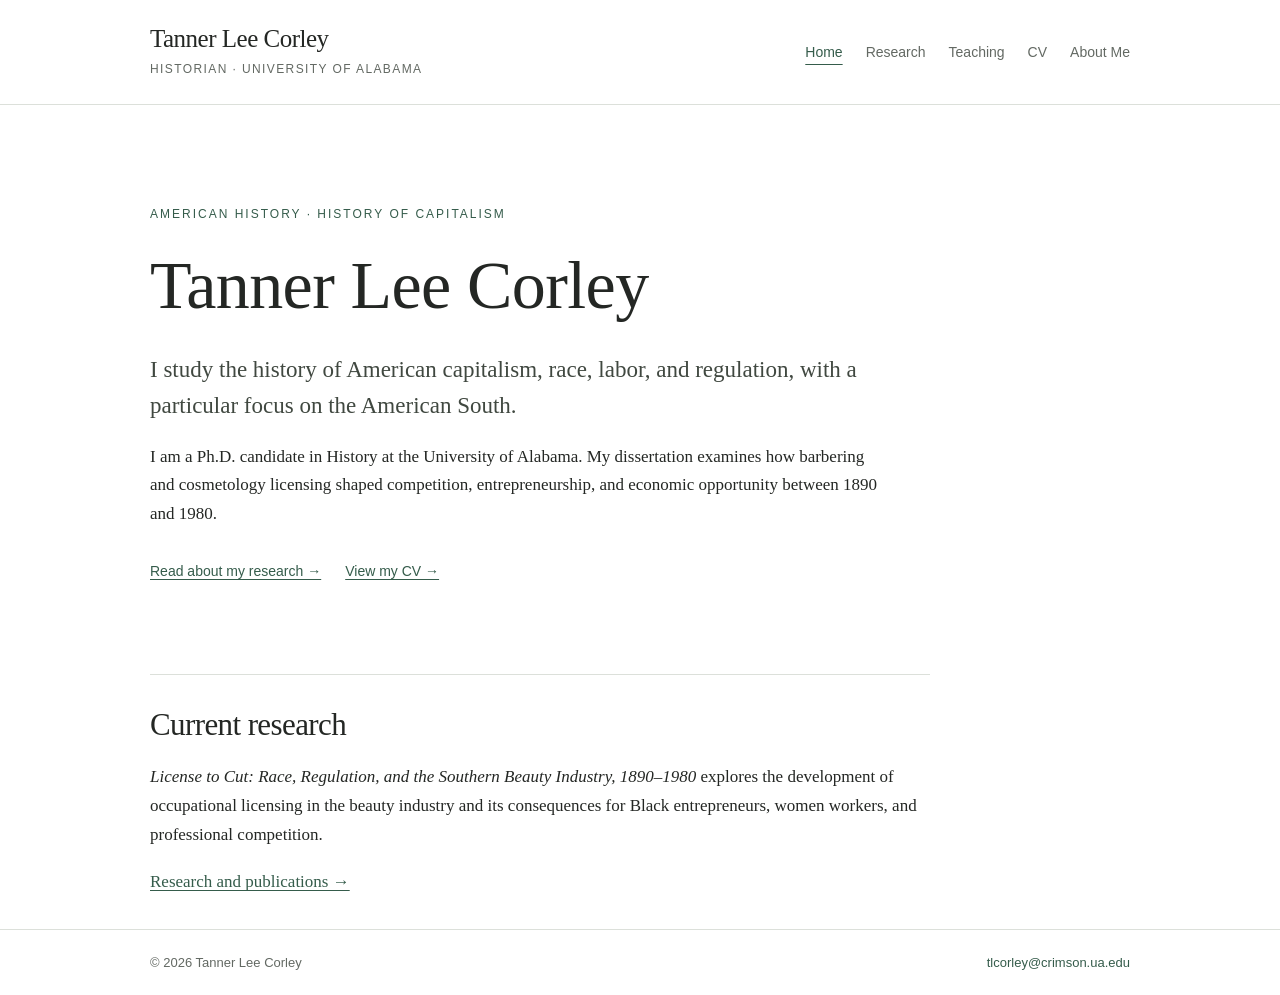
==== index.html @ 932b5888 "Add files via upload" ====
<!doctype html><html lang="en"><head><meta charset="utf-8"><meta name="viewport" content="width=device-width,initial-scale=1"><meta name="description" content="Academic homepage of historian Tanner Lee Corley."><title>Home | Tanner Lee Corley</title><link rel="stylesheet" href="styles.css"></head><body>
<header class="site-header"><div class="container header-inner"><a class="identity" href="index.html"><strong>Tanner Lee Corley</strong><small>Historian · University of Alabama</small></a><nav aria-label="Main navigation"><a href="index.html" aria-current="page">Home</a><a href="research.html" >Research</a><a href="teaching.html" >Teaching</a><a href="cv.html" >CV</a><a href="about.html" >About Me</a></nav></div></header>
<main><div class="container"><section class="hero"><p class="eyebrow">American history · History of capitalism</p><h1>Tanner Lee Corley</h1><p class="lead">I study the history of American capitalism, race, labor, and regulation, with a particular focus on the American South.</p><p class="intro">I am a Ph.D. candidate in History at the University of Alabama. My dissertation examines how barbering and cosmetology licensing shaped competition, entrepreneurship, and economic opportunity between 1890 and 1980.</p><div class="actions"><a href="research.html">Read about my research →</a><a href="assets/Tanner_Corley_CV.pdf">View my CV →</a></div></section><section class="section narrow"><h2>Current research</h2><p><em>License to Cut: Race, Regulation, and the Southern Beauty Industry, 1890–1980</em> explores the development of occupational licensing in the beauty industry and its consequences for Black entrepreneurs, women workers, and professional competition.</p><a href="research.html">Research and publications →</a></section></div></main><footer class="footer"><div class="container footer-inner"><span>© 2026 Tanner Lee Corley</span><span><a href="mailto:tlcorley@crimson.ua.edu">tlcorley@crimson.ua.edu</a></span></div></footer></body></html>
---- styles.css ----
/* Shared design: edit colors, widths and type here */
:root{--ink:#242724;--muted:#636963;--line:#dce0da;--accent:#355c4b;--paper:#fff;--soft:#f7f8f5;--width:980px}
*{box-sizing:border-box}html{scroll-behavior:smooth}body{margin:0;background:var(--paper);color:var(--ink);font:17px/1.7 Georgia,'Times New Roman',serif}a{color:var(--accent);text-underline-offset:3px}a:hover{color:#193c2b}.container{width:min(calc(100% - 48px),var(--width));margin:auto}
.site-header{border-bottom:1px solid var(--line)}.header-inner{min-height:104px;display:flex;align-items:center;justify-content:space-between;gap:24px}.identity{text-decoration:none;color:var(--ink);line-height:1.25}.identity strong{display:block;font-size:25px;font-weight:normal;letter-spacing:-.5px}.identity small{display:block;font:12px/1.8 Arial,sans-serif;letter-spacing:1.4px;text-transform:uppercase;color:var(--muted);margin-top:5px}
nav{display:flex;flex-wrap:wrap;gap:23px}nav a{font:14px/1.5 Arial,sans-serif;color:var(--muted);text-decoration:none}nav a[aria-current=page],nav a:hover{color:var(--accent);text-decoration:underline;text-underline-offset:7px}
main{min-height:65vh}.hero{padding:100px 0 95px;max-width:800px}.eyebrow{font:12px/1.5 Arial,sans-serif;text-transform:uppercase;letter-spacing:2px;color:var(--accent);margin:0 0 22px}h1,h2,h3{font-weight:normal;line-height:1.18;letter-spacing:-.6px}h1{font-size:clamp(43px,6vw,68px);margin:0 0 27px}h2{font-size:31px;margin:0 0 19px}h3{font-size:22px;margin:0 0 8px}p{margin:0 0 19px}.lead{font-size:23px;line-height:1.55;color:#404840;max-width:740px}.intro{max-width:730px}.actions{display:flex;gap:24px;flex-wrap:wrap;margin-top:34px;font:14px Arial,sans-serif}.page{padding:66px 0 90px}.page-title{margin-bottom:34px}.page-title h1{font-size:48px;margin-bottom:14px}.page-title p{max-width:700px;color:var(--muted)}.section{padding:32px 0;border-top:1px solid var(--line)}.section:first-of-type{border-top:0}.narrow{max-width:780px}.entry{display:grid;grid-template-columns:90px 1fr;gap:20px;margin:0 0 23px}.year{font:13px/1.8 Arial,sans-serif;color:var(--muted)}.entry p{margin:3px 0 0}.small{font-size:15px;color:var(--muted)}.list-plain{list-style:none;padding:0;margin:0}.list-plain li{padding:12px 0;border-bottom:1px solid var(--line)}.panel{padding:25px 28px;background:var(--soft);border-left:2px solid var(--accent);margin:28px 0}.button{display:inline-block;padding:12px 18px;border:1px solid var(--accent);text-decoration:none;font:14px Arial,sans-serif}.button:hover{background:var(--accent);color:white}.cv-frame{width:100%;height:740px;border:1px solid var(--line);margin-top:25px}.footer{border-top:1px solid var(--line);padding:25px 0;font:13px Arial,sans-serif;color:var(--muted)}.footer-inner{display:flex;justify-content:space-between;gap:16px;flex-wrap:wrap}.footer a{text-decoration:none}
@media(max-width:700px){.header-inner{align-items:flex-start;flex-direction:column;padding:20px 0;gap:17px}nav{gap:15px}.hero{padding:65px 0}.page{padding-top:45px}.entry{grid-template-columns:1fr;gap:0}.page-title h1{font-size:40px}.cv-frame{height:520px}}
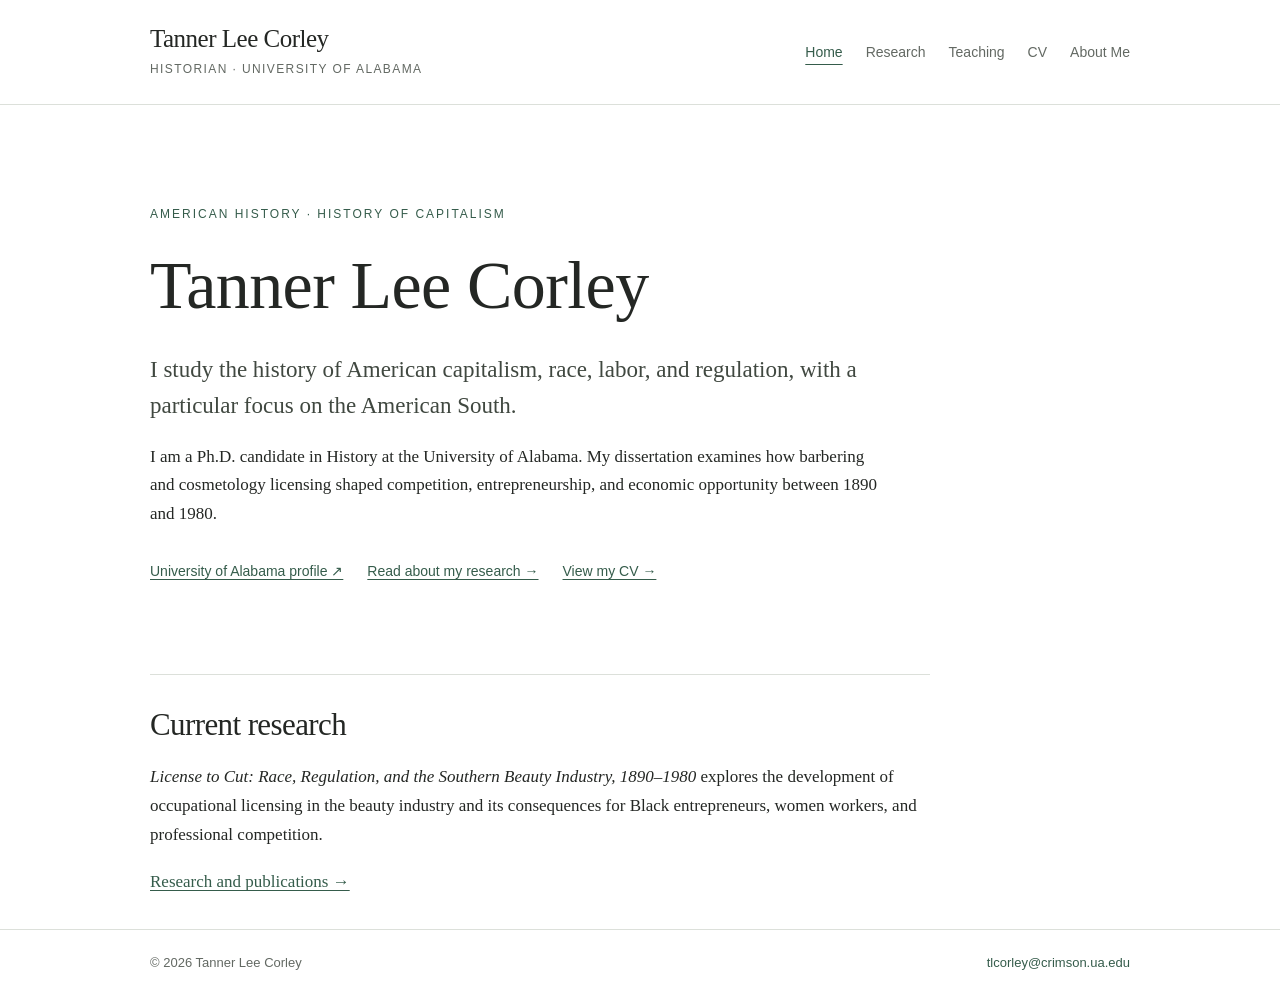
==== commit 455328cb: "Update academic website: profile, public writing, podcast and teaching details" ====
--- a/index.html
+++ b/index.html
@@ -1,3 +1,3 @@
 <!doctype html><html lang="en"><head><meta charset="utf-8"><meta name="viewport" content="width=device-width,initial-scale=1"><meta name="description" content="Academic homepage of historian Tanner Lee Corley."><title>Home | Tanner Lee Corley</title><link rel="stylesheet" href="styles.css"></head><body>
 <header class="site-header"><div class="container header-inner"><a class="identity" href="index.html"><strong>Tanner Lee Corley</strong><small>Historian · University of Alabama</small></a><nav aria-label="Main navigation"><a href="index.html" aria-current="page">Home</a><a href="research.html" >Research</a><a href="teaching.html" >Teaching</a><a href="cv.html" >CV</a><a href="about.html" >About Me</a></nav></div></header>
-<main><div class="container"><section class="hero"><p class="eyebrow">American history · History of capitalism</p><h1>Tanner Lee Corley</h1><p class="lead">I study the history of American capitalism, race, labor, and regulation, with a particular focus on the American South.</p><p class="intro">I am a Ph.D. candidate in History at the University of Alabama. My dissertation examines how barbering and cosmetology licensing shaped competition, entrepreneurship, and economic opportunity between 1890 and 1980.</p><div class="actions"><a href="research.html">Read about my research →</a><a href="assets/Tanner_Corley_CV.pdf">View my CV →</a></div></section><section class="section narrow"><h2>Current research</h2><p><em>License to Cut: Race, Regulation, and the Southern Beauty Industry, 1890–1980</em> explores the development of occupational licensing in the beauty industry and its consequences for Black entrepreneurs, women workers, and professional competition.</p><a href="research.html">Research and publications →</a></section></div></main><footer class="footer"><div class="container footer-inner"><span>© 2026 Tanner Lee Corley</span><span><a href="mailto:tlcorley@crimson.ua.edu">tlcorley@crimson.ua.edu</a></span></div></footer></body></html>+<main><div class="container"><section class="hero"><p class="eyebrow">American history · History of capitalism</p><h1>Tanner Lee Corley</h1><p class="lead">I study the history of American capitalism, race, labor, and regulation, with a particular focus on the American South.</p><p class="intro">I am a Ph.D. candidate in History at the University of Alabama. My dissertation examines how barbering and cosmetology licensing shaped competition, entrepreneurship, and economic opportunity between 1890 and 1980.</p><div class="actions"><a href="https://history.ua.edu/graduate-student/tanner-corley/" target="_blank" rel="noopener noreferrer">University of Alabama profile ↗</a><a href="research.html">Read about my research →</a><a href="cv.html">View my CV →</a></div></section><section class="section narrow"><h2>Current research</h2><p><em>License to Cut: Race, Regulation, and the Southern Beauty Industry, 1890–1980</em> explores the development of occupational licensing in the beauty industry and its consequences for Black entrepreneurs, women workers, and professional competition.</p><a href="research.html">Research and publications →</a></section></div></main><footer class="footer"><div class="container footer-inner"><span>© 2026 Tanner Lee Corley</span><span><a href="mailto:tlcorley@crimson.ua.edu">tlcorley@crimson.ua.edu</a></span></div></footer></body></html>
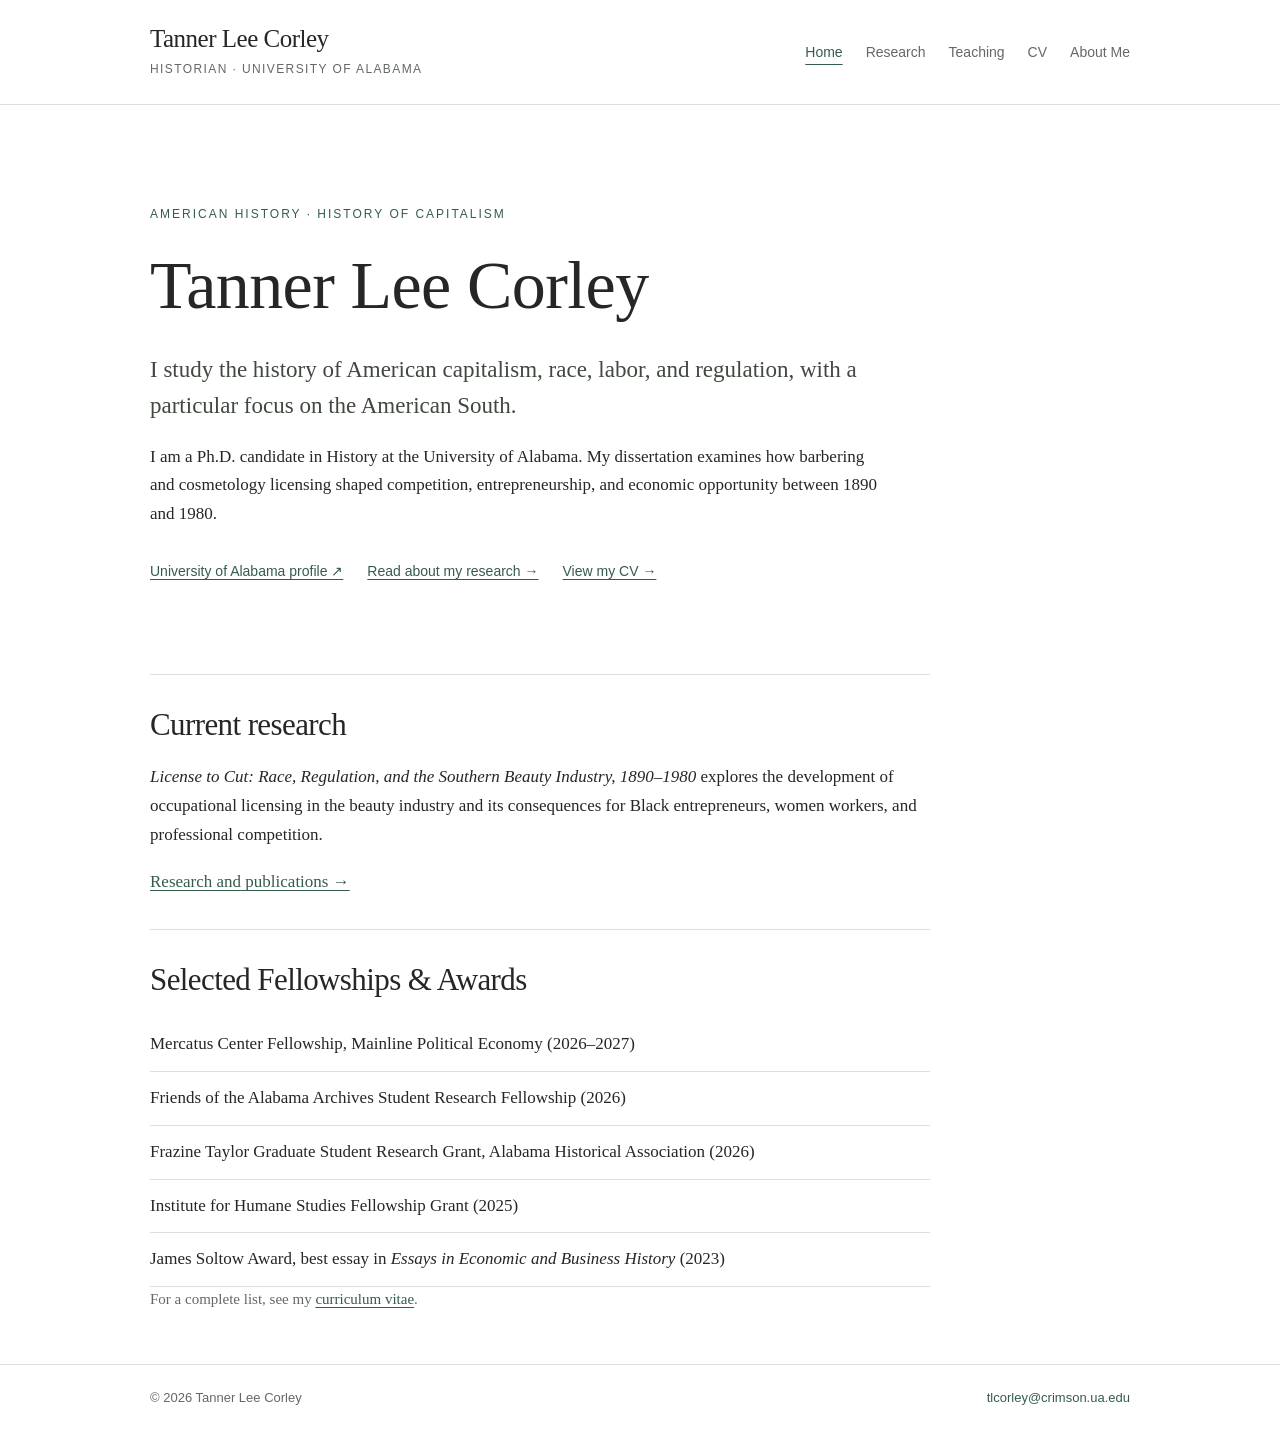
==== commit 63f754bb: "Show selected fellowships and awards on homepage" ====
--- a/index.html
+++ b/index.html
@@ -1,3 +1,3 @@
 <!doctype html><html lang="en"><head><meta charset="utf-8"><meta name="viewport" content="width=device-width,initial-scale=1"><meta name="description" content="Academic homepage of historian Tanner Lee Corley."><title>Home | Tanner Lee Corley</title><link rel="stylesheet" href="styles.css"></head><body>
 <header class="site-header"><div class="container header-inner"><a class="identity" href="index.html"><strong>Tanner Lee Corley</strong><small>Historian · University of Alabama</small></a><nav aria-label="Main navigation"><a href="index.html" aria-current="page">Home</a><a href="research.html" >Research</a><a href="teaching.html" >Teaching</a><a href="cv.html" >CV</a><a href="about.html" >About Me</a></nav></div></header>
-<main><div class="container"><section class="hero"><p class="eyebrow">American history · History of capitalism</p><h1>Tanner Lee Corley</h1><p class="lead">I study the history of American capitalism, race, labor, and regulation, with a particular focus on the American South.</p><p class="intro">I am a Ph.D. candidate in History at the University of Alabama. My dissertation examines how barbering and cosmetology licensing shaped competition, entrepreneurship, and economic opportunity between 1890 and 1980.</p><div class="actions"><a href="https://history.ua.edu/graduate-student/tanner-corley/" target="_blank" rel="noopener noreferrer">University of Alabama profile ↗</a><a href="research.html">Read about my research →</a><a href="cv.html">View my CV →</a></div></section><section class="section narrow"><h2>Current research</h2><p><em>License to Cut: Race, Regulation, and the Southern Beauty Industry, 1890–1980</em> explores the development of occupational licensing in the beauty industry and its consequences for Black entrepreneurs, women workers, and professional competition.</p><a href="research.html">Research and publications →</a></section></div></main><footer class="footer"><div class="container footer-inner"><span>© 2026 Tanner Lee Corley</span><span><a href="mailto:tlcorley@crimson.ua.edu">tlcorley@crimson.ua.edu</a></span></div></footer></body></html>+<main><div class="container"><section class="hero"><p class="eyebrow">American history · History of capitalism</p><h1>Tanner Lee Corley</h1><p class="lead">I study the history of American capitalism, race, labor, and regulation, with a particular focus on the American South.</p><p class="intro">I am a Ph.D. candidate in History at the University of Alabama. My dissertation examines how barbering and cosmetology licensing shaped competition, entrepreneurship, and economic opportunity between 1890 and 1980.</p><div class="actions"><a href="https://history.ua.edu/graduate-student/tanner-corley/" target="_blank" rel="noopener noreferrer">University of Alabama profile ↗</a><a href="research.html">Read about my research →</a><a href="cv.html">View my CV →</a></div></section><section class="section narrow"><h2>Current research</h2><p><em>License to Cut: Race, Regulation, and the Southern Beauty Industry, 1890–1980</em> explores the development of occupational licensing in the beauty industry and its consequences for Black entrepreneurs, women workers, and professional competition.</p><a href="research.html">Research and publications →</a></section><section class="section narrow"><h2>Selected Fellowships &amp; Awards</h2><ul class="list-plain"><li>Mercatus Center Fellowship, Mainline Political Economy (2026–2027)</li><li>Friends of the Alabama Archives Student Research Fellowship (2026)</li><li>Frazine Taylor Graduate Student Research Grant, Alabama Historical Association (2026)</li><li>Institute for Humane Studies Fellowship Grant (2025)</li><li>James Soltow Award, best essay in <em>Essays in Economic and Business History</em> (2023)</li></ul><p class="small">For a complete list, see my <a href="cv.html">curriculum vitae</a>.</p></section></div></main><footer class="footer"><div class="container footer-inner"><span>© 2026 Tanner Lee Corley</span><span><a href="mailto:tlcorley@crimson.ua.edu">tlcorley@crimson.ua.edu</a></span></div></footer></body></html>
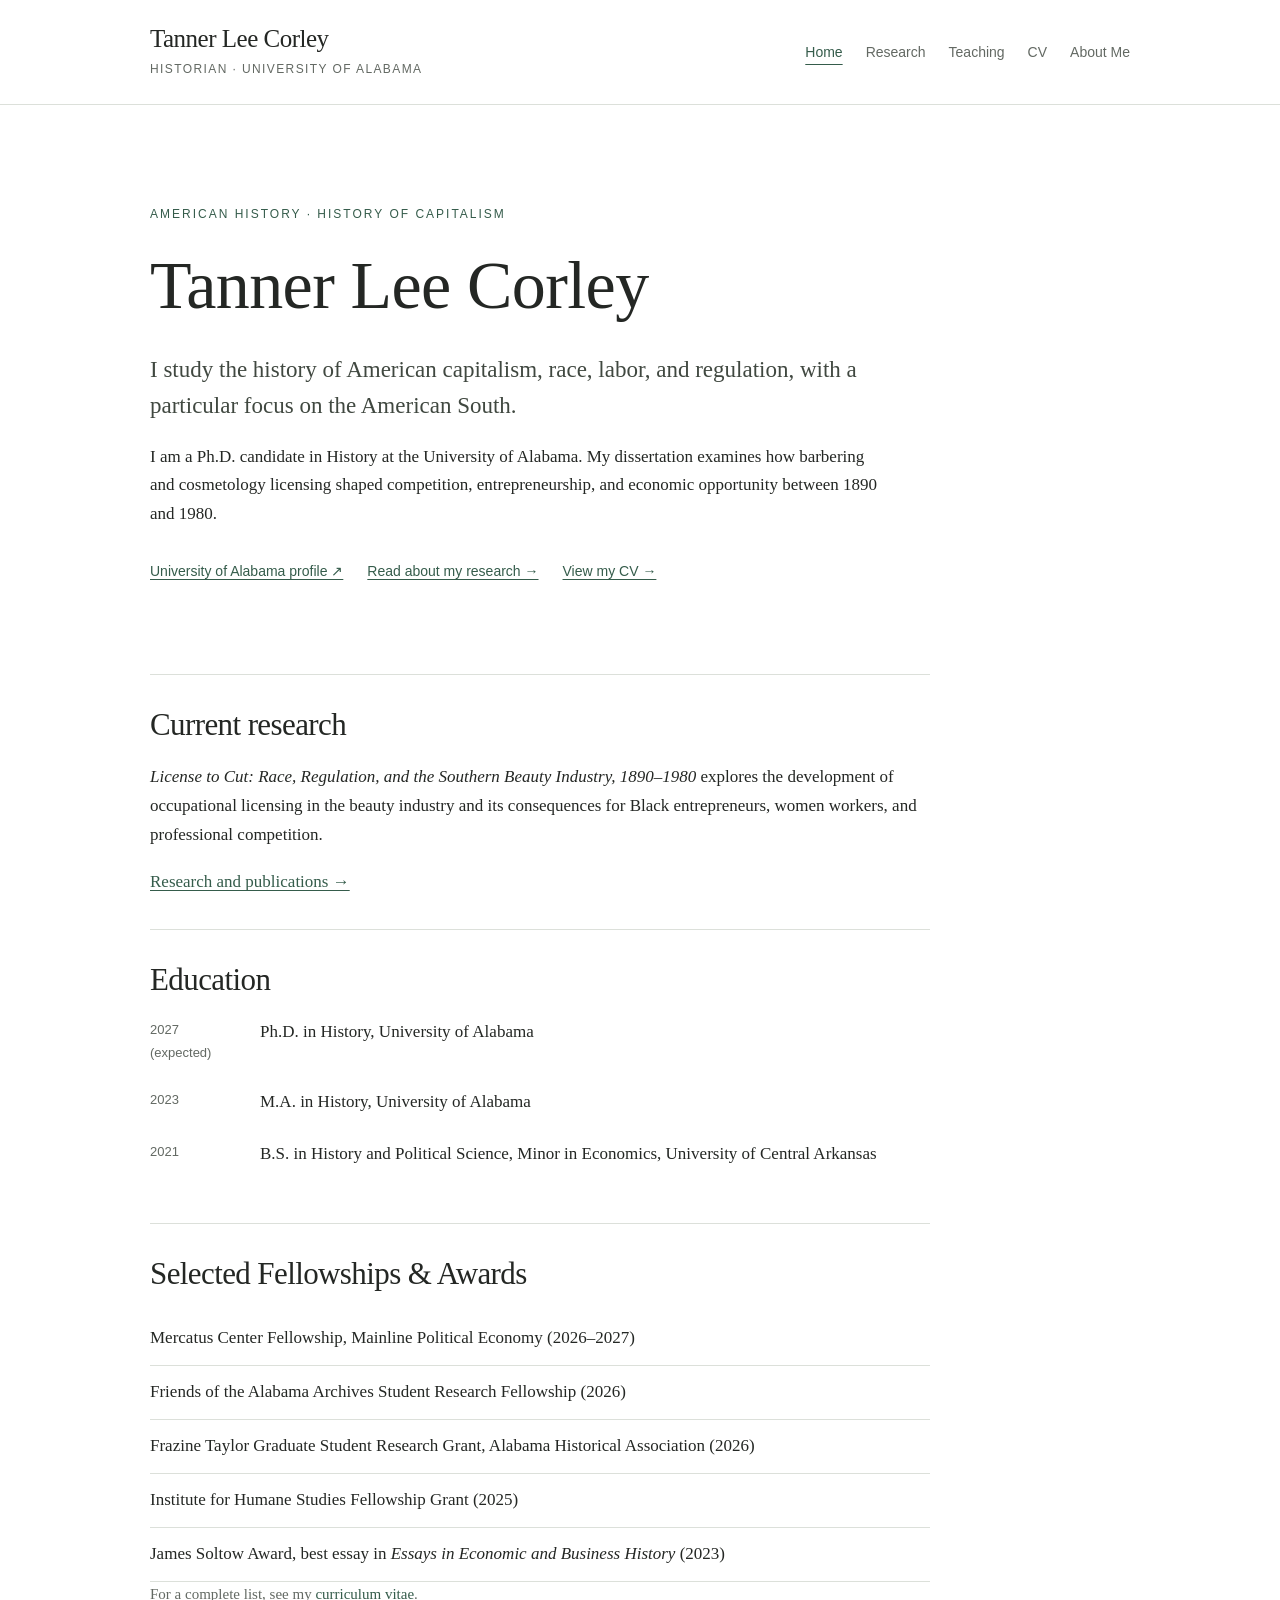
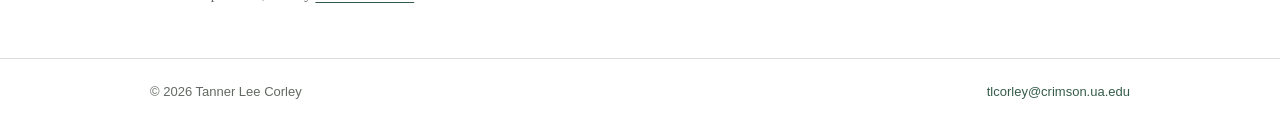
==== commit 21aff5ef: "Add education to academic homepage" ====
--- a/index.html
+++ b/index.html
@@ -1,3 +1,3 @@
 <!doctype html><html lang="en"><head><meta charset="utf-8"><meta name="viewport" content="width=device-width,initial-scale=1"><meta name="description" content="Academic homepage of historian Tanner Lee Corley."><title>Home | Tanner Lee Corley</title><link rel="stylesheet" href="styles.css"></head><body>
 <header class="site-header"><div class="container header-inner"><a class="identity" href="index.html"><strong>Tanner Lee Corley</strong><small>Historian · University of Alabama</small></a><nav aria-label="Main navigation"><a href="index.html" aria-current="page">Home</a><a href="research.html" >Research</a><a href="teaching.html" >Teaching</a><a href="cv.html" >CV</a><a href="about.html" >About Me</a></nav></div></header>
-<main><div class="container"><section class="hero"><p class="eyebrow">American history · History of capitalism</p><h1>Tanner Lee Corley</h1><p class="lead">I study the history of American capitalism, race, labor, and regulation, with a particular focus on the American South.</p><p class="intro">I am a Ph.D. candidate in History at the University of Alabama. My dissertation examines how barbering and cosmetology licensing shaped competition, entrepreneurship, and economic opportunity between 1890 and 1980.</p><div class="actions"><a href="https://history.ua.edu/graduate-student/tanner-corley/" target="_blank" rel="noopener noreferrer">University of Alabama profile ↗</a><a href="research.html">Read about my research →</a><a href="cv.html">View my CV →</a></div></section><section class="section narrow"><h2>Current research</h2><p><em>License to Cut: Race, Regulation, and the Southern Beauty Industry, 1890–1980</em> explores the development of occupational licensing in the beauty industry and its consequences for Black entrepreneurs, women workers, and professional competition.</p><a href="research.html">Research and publications →</a></section><section class="section narrow"><h2>Selected Fellowships &amp; Awards</h2><ul class="list-plain"><li>Mercatus Center Fellowship, Mainline Political Economy (2026–2027)</li><li>Friends of the Alabama Archives Student Research Fellowship (2026)</li><li>Frazine Taylor Graduate Student Research Grant, Alabama Historical Association (2026)</li><li>Institute for Humane Studies Fellowship Grant (2025)</li><li>James Soltow Award, best essay in <em>Essays in Economic and Business History</em> (2023)</li></ul><p class="small">For a complete list, see my <a href="cv.html">curriculum vitae</a>.</p></section></div></main><footer class="footer"><div class="container footer-inner"><span>© 2026 Tanner Lee Corley</span><span><a href="mailto:tlcorley@crimson.ua.edu">tlcorley@crimson.ua.edu</a></span></div></footer></body></html>+<main><div class="container"><section class="hero"><p class="eyebrow">American history · History of capitalism</p><h1>Tanner Lee Corley</h1><p class="lead">I study the history of American capitalism, race, labor, and regulation, with a particular focus on the American South.</p><p class="intro">I am a Ph.D. candidate in History at the University of Alabama. My dissertation examines how barbering and cosmetology licensing shaped competition, entrepreneurship, and economic opportunity between 1890 and 1980.</p><div class="actions"><a href="https://history.ua.edu/graduate-student/tanner-corley/" target="_blank" rel="noopener noreferrer">University of Alabama profile ↗</a><a href="research.html">Read about my research →</a><a href="cv.html">View my CV →</a></div></section><section class="section narrow"><h2>Current research</h2><p><em>License to Cut: Race, Regulation, and the Southern Beauty Industry, 1890–1980</em> explores the development of occupational licensing in the beauty industry and its consequences for Black entrepreneurs, women workers, and professional competition.</p><a href="research.html">Research and publications →</a></section><section class="section narrow"><h2>Education</h2><div class="entry"><span class="year">2027 (expected)</span><div>Ph.D. in History, University of Alabama</div></div><div class="entry"><span class="year">2023</span><div>M.A. in History, University of Alabama</div></div><div class="entry"><span class="year">2021</span><div>B.S. in History and Political Science, Minor in Economics, University of Central Arkansas</div></div></section><section class="section narrow"><h2>Selected Fellowships &amp; Awards</h2><ul class="list-plain"><li>Mercatus Center Fellowship, Mainline Political Economy (2026–2027)</li><li>Friends of the Alabama Archives Student Research Fellowship (2026)</li><li>Frazine Taylor Graduate Student Research Grant, Alabama Historical Association (2026)</li><li>Institute for Humane Studies Fellowship Grant (2025)</li><li>James Soltow Award, best essay in <em>Essays in Economic and Business History</em> (2023)</li></ul><p class="small">For a complete list, see my <a href="cv.html">curriculum vitae</a>.</p></section></div></main><footer class="footer"><div class="container footer-inner"><span>© 2026 Tanner Lee Corley</span><span><a href="mailto:tlcorley@crimson.ua.edu">tlcorley@crimson.ua.edu</a></span></div></footer></body></html>
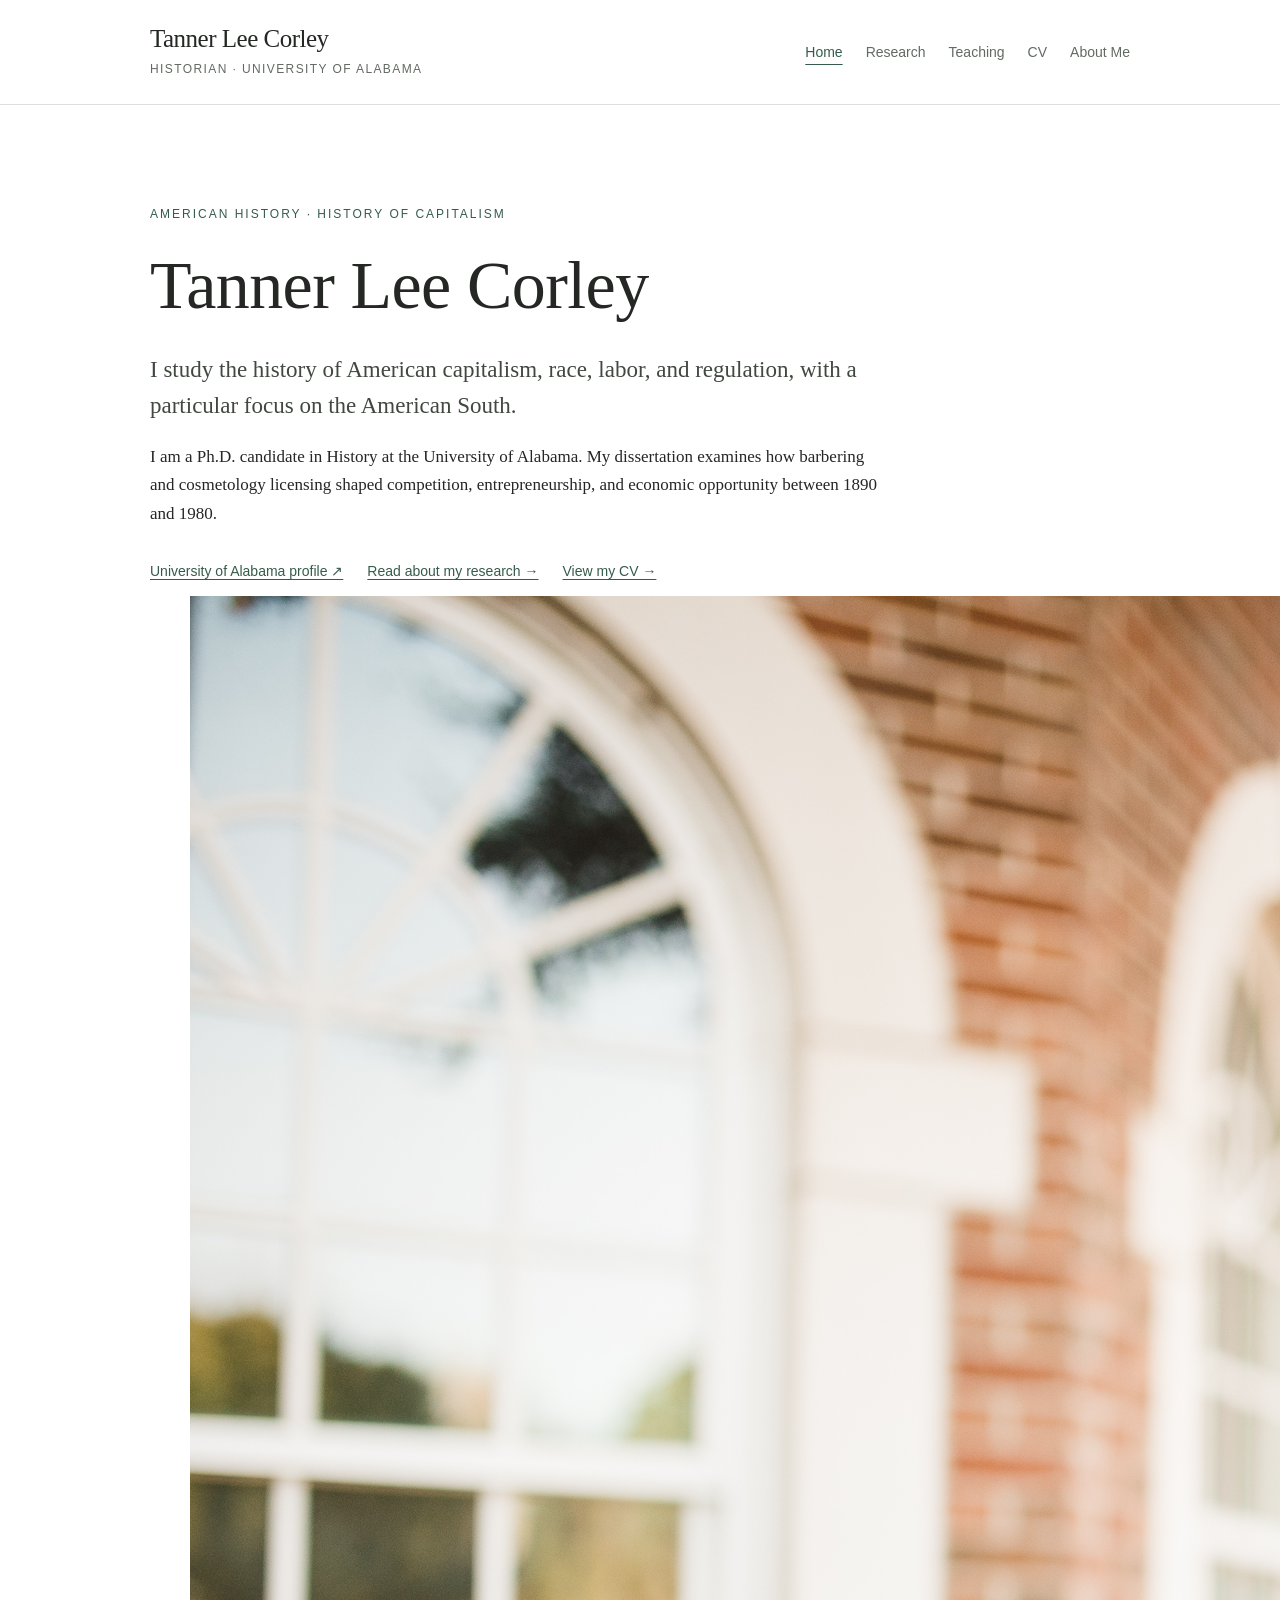
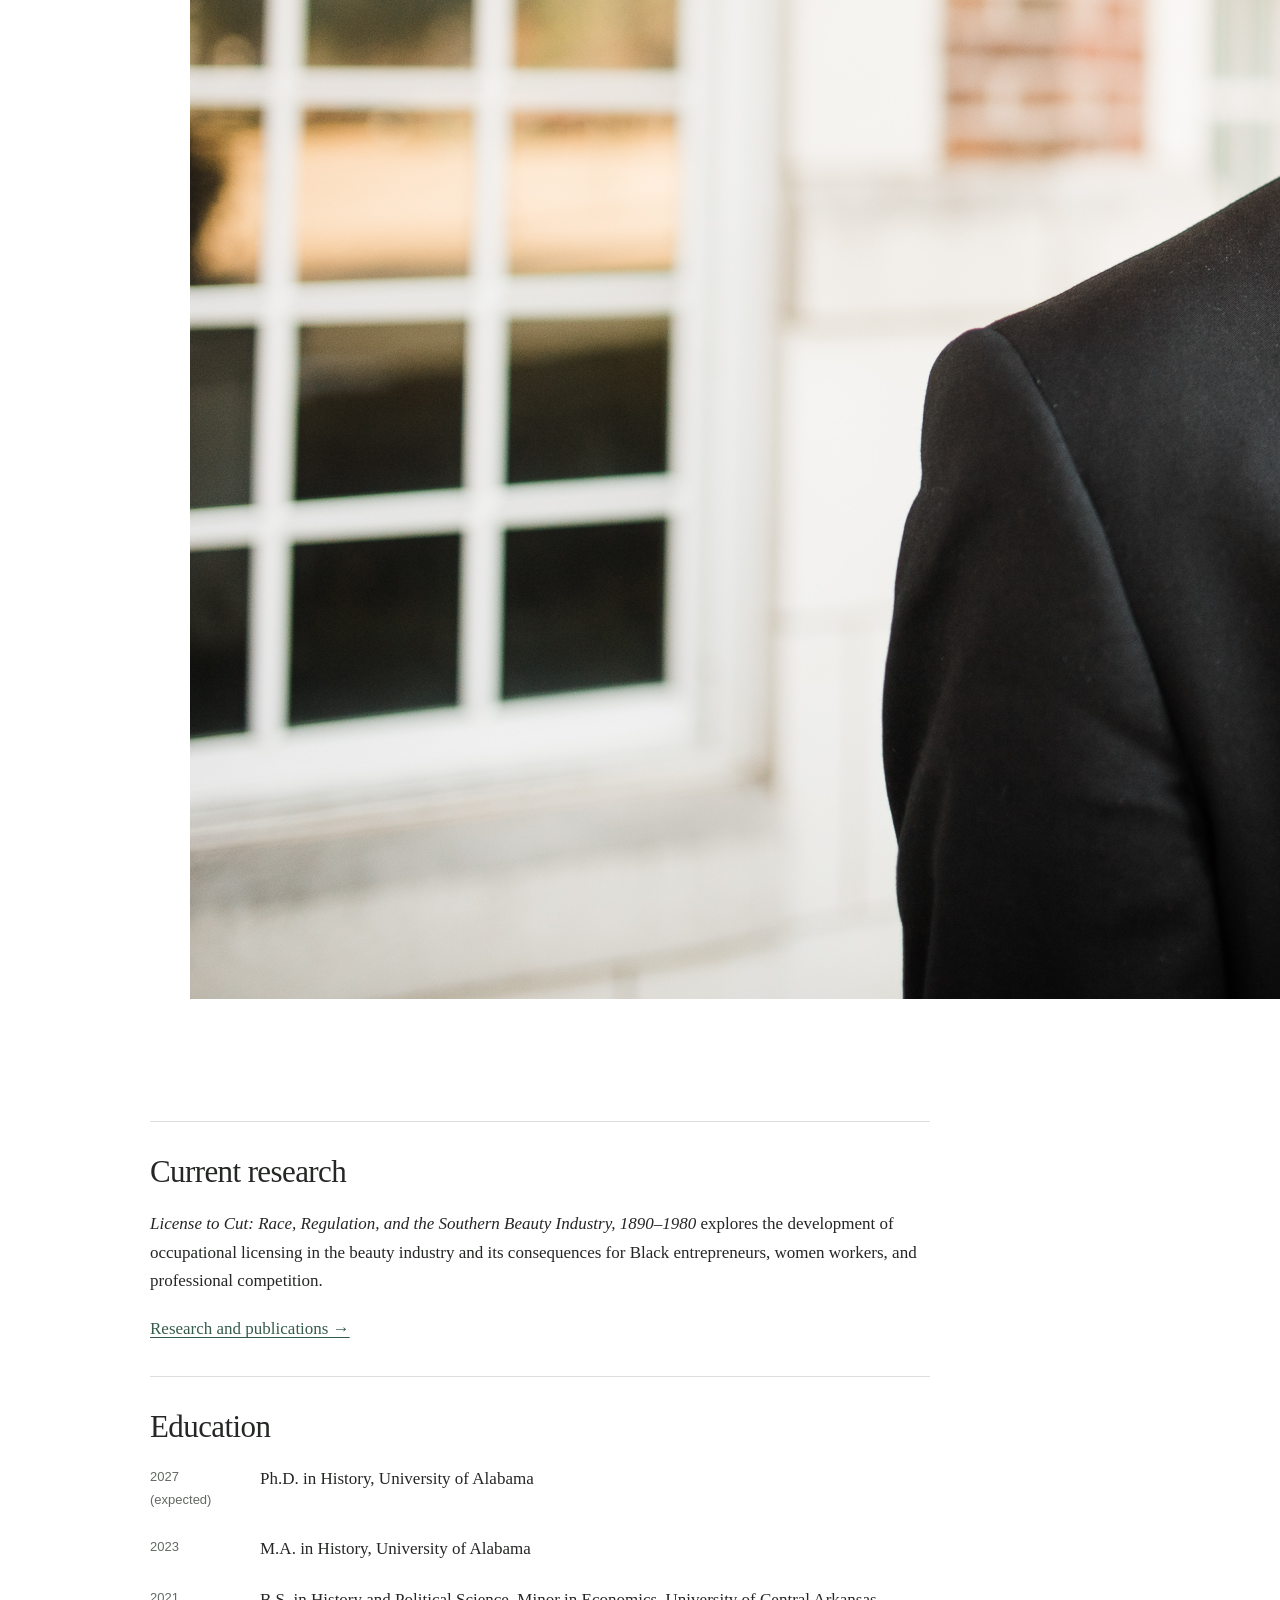
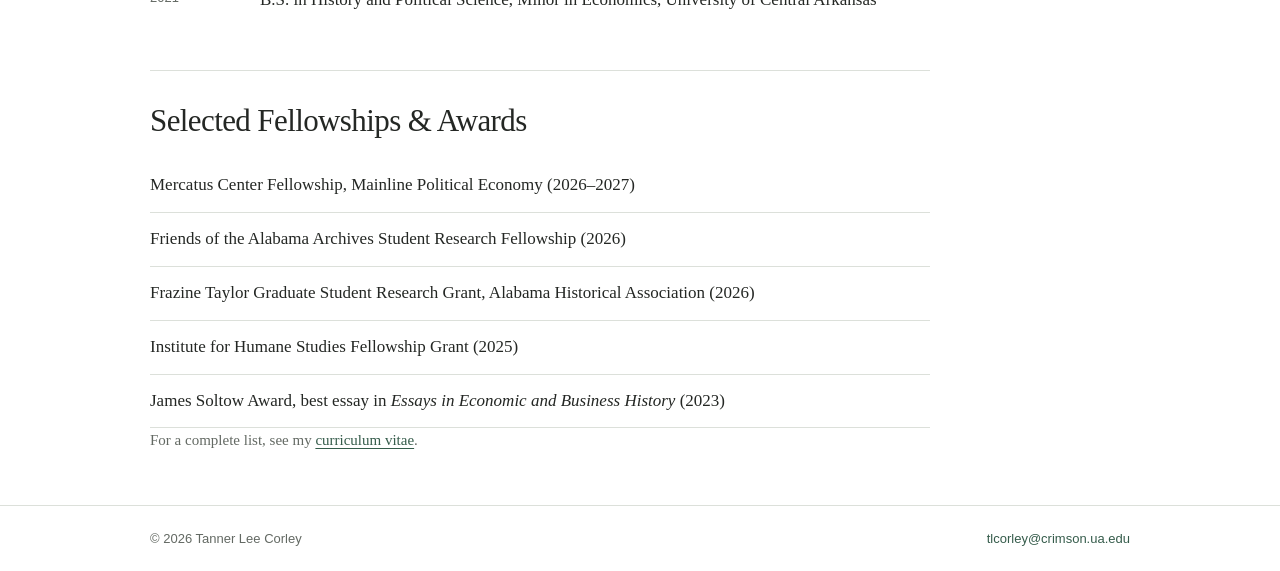
==== commit 17dcc5aa: "Add uploaded photos to academic website pages" ====
--- a/index.html
+++ b/index.html
@@ -1,3 +1,3 @@
 <!doctype html><html lang="en"><head><meta charset="utf-8"><meta name="viewport" content="width=device-width,initial-scale=1"><meta name="description" content="Academic homepage of historian Tanner Lee Corley."><title>Home | Tanner Lee Corley</title><link rel="stylesheet" href="styles.css"></head><body>
 <header class="site-header"><div class="container header-inner"><a class="identity" href="index.html"><strong>Tanner Lee Corley</strong><small>Historian · University of Alabama</small></a><nav aria-label="Main navigation"><a href="index.html" aria-current="page">Home</a><a href="research.html" >Research</a><a href="teaching.html" >Teaching</a><a href="cv.html" >CV</a><a href="about.html" >About Me</a></nav></div></header>
-<main><div class="container"><section class="hero"><p class="eyebrow">American history · History of capitalism</p><h1>Tanner Lee Corley</h1><p class="lead">I study the history of American capitalism, race, labor, and regulation, with a particular focus on the American South.</p><p class="intro">I am a Ph.D. candidate in History at the University of Alabama. My dissertation examines how barbering and cosmetology licensing shaped competition, entrepreneurship, and economic opportunity between 1890 and 1980.</p><div class="actions"><a href="https://history.ua.edu/graduate-student/tanner-corley/" target="_blank" rel="noopener noreferrer">University of Alabama profile ↗</a><a href="research.html">Read about my research →</a><a href="cv.html">View my CV →</a></div></section><section class="section narrow"><h2>Current research</h2><p><em>License to Cut: Race, Regulation, and the Southern Beauty Industry, 1890–1980</em> explores the development of occupational licensing in the beauty industry and its consequences for Black entrepreneurs, women workers, and professional competition.</p><a href="research.html">Research and publications →</a></section><section class="section narrow"><h2>Education</h2><div class="entry"><span class="year">2027 (expected)</span><div>Ph.D. in History, University of Alabama</div></div><div class="entry"><span class="year">2023</span><div>M.A. in History, University of Alabama</div></div><div class="entry"><span class="year">2021</span><div>B.S. in History and Political Science, Minor in Economics, University of Central Arkansas</div></div></section><section class="section narrow"><h2>Selected Fellowships &amp; Awards</h2><ul class="list-plain"><li>Mercatus Center Fellowship, Mainline Political Economy (2026–2027)</li><li>Friends of the Alabama Archives Student Research Fellowship (2026)</li><li>Frazine Taylor Graduate Student Research Grant, Alabama Historical Association (2026)</li><li>Institute for Humane Studies Fellowship Grant (2025)</li><li>James Soltow Award, best essay in <em>Essays in Economic and Business History</em> (2023)</li></ul><p class="small">For a complete list, see my <a href="cv.html">curriculum vitae</a>.</p></section></div></main><footer class="footer"><div class="container footer-inner"><span>© 2026 Tanner Lee Corley</span><span><a href="mailto:tlcorley@crimson.ua.edu">tlcorley@crimson.ua.edu</a></span></div></footer></body></html>+<main><div class="container"><section class="hero"><div class="home-hero-grid"><div class="home-hero-copy"><p class="eyebrow">American history · History of capitalism</p><h1>Tanner Lee Corley</h1><p class="lead">I study the history of American capitalism, race, labor, and regulation, with a particular focus on the American South.</p><p class="intro">I am a Ph.D. candidate in History at the University of Alabama. My dissertation examines how barbering and cosmetology licensing shaped competition, entrepreneurship, and economic opportunity between 1890 and 1980.</p><div class="actions"><a href="https://history.ua.edu/graduate-student/tanner-corley/" target="_blank" rel="noopener noreferrer">University of Alabama profile ↗</a><a href="research.html">Read about my research →</a><a href="cv.html">View my CV →</a></div></div><figure class="home-portrait"><img src="ACRE%20Headshot.jpg" alt="Tanner Lee Corley, outdoors in a suit." loading="eager"></figure></div></section><section class="section narrow"><h2>Current research</h2><p><em>License to Cut: Race, Regulation, and the Southern Beauty Industry, 1890–1980</em> explores the development of occupational licensing in the beauty industry and its consequences for Black entrepreneurs, women workers, and professional competition.</p><a href="research.html">Research and publications →</a></section><section class="section narrow"><h2>Education</h2><div class="entry"><span class="year">2027 (expected)</span><div>Ph.D. in History, University of Alabama</div></div><div class="entry"><span class="year">2023</span><div>M.A. in History, University of Alabama</div></div><div class="entry"><span class="year">2021</span><div>B.S. in History and Political Science, Minor in Economics, University of Central Arkansas</div></div></section><section class="section narrow"><h2>Selected Fellowships &amp; Awards</h2><ul class="list-plain"><li>Mercatus Center Fellowship, Mainline Political Economy (2026–2027)</li><li>Friends of the Alabama Archives Student Research Fellowship (2026)</li><li>Frazine Taylor Graduate Student Research Grant, Alabama Historical Association (2026)</li><li>Institute for Humane Studies Fellowship Grant (2025)</li><li>James Soltow Award, best essay in <em>Essays in Economic and Business History</em> (2023)</li></ul><p class="small">For a complete list, see my <a href="cv.html">curriculum vitae</a>.</p></section></div></main><footer class="footer"><div class="container footer-inner"><span>© 2026 Tanner Lee Corley</span><span><a href="mailto:tlcorley@crimson.ua.edu">tlcorley@crimson.ua.edu</a></span></div></footer></body></html>
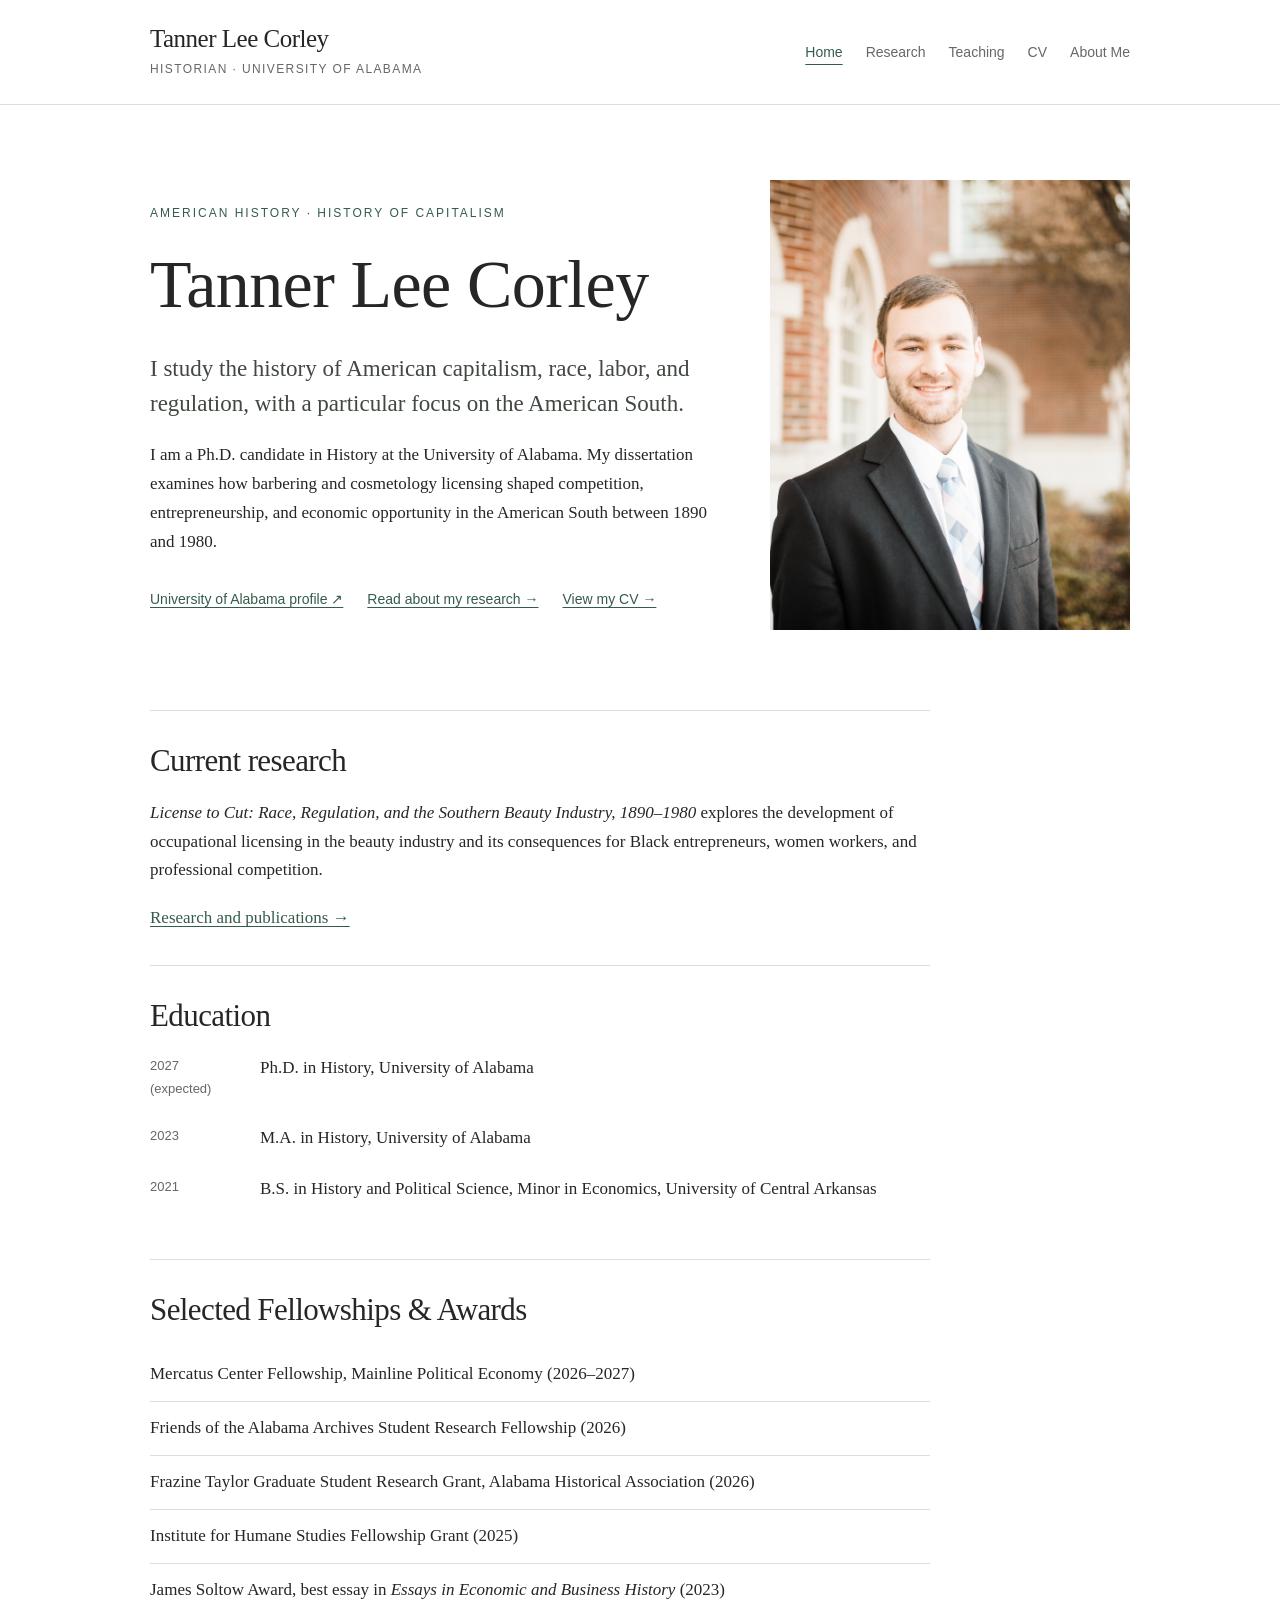
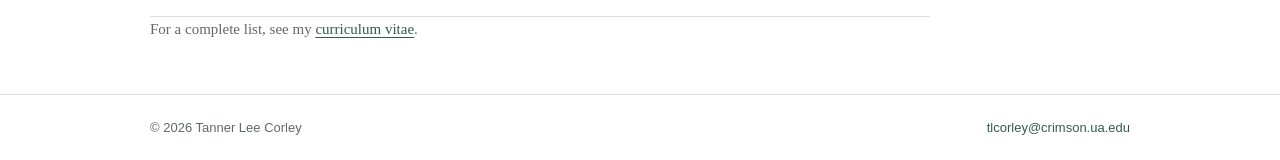
==== commit e581196e: "Update index.html" ====
--- a/index.html
+++ b/index.html
@@ -1,3 +1,3 @@
 <!doctype html><html lang="en"><head><meta charset="utf-8"><meta name="viewport" content="width=device-width,initial-scale=1"><meta name="description" content="Academic homepage of historian Tanner Lee Corley."><title>Home | Tanner Lee Corley</title><link rel="stylesheet" href="styles.css"></head><body>
 <header class="site-header"><div class="container header-inner"><a class="identity" href="index.html"><strong>Tanner Lee Corley</strong><small>Historian · University of Alabama</small></a><nav aria-label="Main navigation"><a href="index.html" aria-current="page">Home</a><a href="research.html" >Research</a><a href="teaching.html" >Teaching</a><a href="cv.html" >CV</a><a href="about.html" >About Me</a></nav></div></header>
-<main><div class="container"><section class="hero"><div class="home-hero-grid"><div class="home-hero-copy"><p class="eyebrow">American history · History of capitalism</p><h1>Tanner Lee Corley</h1><p class="lead">I study the history of American capitalism, race, labor, and regulation, with a particular focus on the American South.</p><p class="intro">I am a Ph.D. candidate in History at the University of Alabama. My dissertation examines how barbering and cosmetology licensing shaped competition, entrepreneurship, and economic opportunity between 1890 and 1980.</p><div class="actions"><a href="https://history.ua.edu/graduate-student/tanner-corley/" target="_blank" rel="noopener noreferrer">University of Alabama profile ↗</a><a href="research.html">Read about my research →</a><a href="cv.html">View my CV →</a></div></div><figure class="home-portrait"><img src="ACRE%20Headshot.jpg" alt="Tanner Lee Corley, outdoors in a suit." loading="eager"></figure></div></section><section class="section narrow"><h2>Current research</h2><p><em>License to Cut: Race, Regulation, and the Southern Beauty Industry, 1890–1980</em> explores the development of occupational licensing in the beauty industry and its consequences for Black entrepreneurs, women workers, and professional competition.</p><a href="research.html">Research and publications →</a></section><section class="section narrow"><h2>Education</h2><div class="entry"><span class="year">2027 (expected)</span><div>Ph.D. in History, University of Alabama</div></div><div class="entry"><span class="year">2023</span><div>M.A. in History, University of Alabama</div></div><div class="entry"><span class="year">2021</span><div>B.S. in History and Political Science, Minor in Economics, University of Central Arkansas</div></div></section><section class="section narrow"><h2>Selected Fellowships &amp; Awards</h2><ul class="list-plain"><li>Mercatus Center Fellowship, Mainline Political Economy (2026–2027)</li><li>Friends of the Alabama Archives Student Research Fellowship (2026)</li><li>Frazine Taylor Graduate Student Research Grant, Alabama Historical Association (2026)</li><li>Institute for Humane Studies Fellowship Grant (2025)</li><li>James Soltow Award, best essay in <em>Essays in Economic and Business History</em> (2023)</li></ul><p class="small">For a complete list, see my <a href="cv.html">curriculum vitae</a>.</p></section></div></main><footer class="footer"><div class="container footer-inner"><span>© 2026 Tanner Lee Corley</span><span><a href="mailto:tlcorley@crimson.ua.edu">tlcorley@crimson.ua.edu</a></span></div></footer></body></html>+<main><div class="container"><section class="hero"><div class="home-hero-grid"><div class="home-hero-copy"><p class="eyebrow">American history · History of capitalism</p><h1>Tanner Lee Corley</h1><p class="lead">I study the history of American capitalism, race, labor, and regulation, with a particular focus on the American South.</p><p class="intro">I am a Ph.D. candidate in History at the University of Alabama. My dissertation examines how barbering and cosmetology licensing shaped competition, entrepreneurship, and economic opportunity in the American South between 1890 and 1980.</p><div class="actions"><a href="https://history.ua.edu/graduate-student/tanner-corley/" target="_blank" rel="noopener noreferrer">University of Alabama profile ↗</a><a href="research.html">Read about my research →</a><a href="cv.html">View my CV →</a></div></div><figure class="home-portrait"><img src="ACRE%20Headshot.jpg" alt="Tanner Lee Corley, outdoors in a suit." loading="eager"></figure></div></section><section class="section narrow"><h2>Current research</h2><p><em>License to Cut: Race, Regulation, and the Southern Beauty Industry, 1890–1980</em> explores the development of occupational licensing in the beauty industry and its consequences for Black entrepreneurs, women workers, and professional competition.</p><a href="research.html">Research and publications →</a></section><section class="section narrow"><h2>Education</h2><div class="entry"><span class="year">2027 (expected)</span><div>Ph.D. in History, University of Alabama</div></div><div class="entry"><span class="year">2023</span><div>M.A. in History, University of Alabama</div></div><div class="entry"><span class="year">2021</span><div>B.S. in History and Political Science, Minor in Economics, University of Central Arkansas</div></div></section><section class="section narrow"><h2>Selected Fellowships &amp; Awards</h2><ul class="list-plain"><li>Mercatus Center Fellowship, Mainline Political Economy (2026–2027)</li><li>Friends of the Alabama Archives Student Research Fellowship (2026)</li><li>Frazine Taylor Graduate Student Research Grant, Alabama Historical Association (2026)</li><li>Institute for Humane Studies Fellowship Grant (2025)</li><li>James Soltow Award, best essay in <em>Essays in Economic and Business History</em> (2023)</li></ul><p class="small">For a complete list, see my <a href="cv.html">curriculum vitae</a>.</p></section></div></main><footer class="footer"><div class="container footer-inner"><span>© 2026 Tanner Lee Corley</span><span><a href="mailto:tlcorley@crimson.ua.edu">tlcorley@crimson.ua.edu</a></span></div></footer></body></html>
--- a/styles.css
+++ b/styles.css
@@ -5,3 +5,15 @@
 nav{display:flex;flex-wrap:wrap;gap:23px}nav a{font:14px/1.5 Arial,sans-serif;color:var(--muted);text-decoration:none}nav a[aria-current=page],nav a:hover{color:var(--accent);text-decoration:underline;text-underline-offset:7px}
 main{min-height:65vh}.hero{padding:100px 0 95px;max-width:800px}.eyebrow{font:12px/1.5 Arial,sans-serif;text-transform:uppercase;letter-spacing:2px;color:var(--accent);margin:0 0 22px}h1,h2,h3{font-weight:normal;line-height:1.18;letter-spacing:-.6px}h1{font-size:clamp(43px,6vw,68px);margin:0 0 27px}h2{font-size:31px;margin:0 0 19px}h3{font-size:22px;margin:0 0 8px}p{margin:0 0 19px}.lead{font-size:23px;line-height:1.55;color:#404840;max-width:740px}.intro{max-width:730px}.actions{display:flex;gap:24px;flex-wrap:wrap;margin-top:34px;font:14px Arial,sans-serif}.page{padding:66px 0 90px}.page-title{margin-bottom:34px}.page-title h1{font-size:48px;margin-bottom:14px}.page-title p{max-width:700px;color:var(--muted)}.section{padding:32px 0;border-top:1px solid var(--line)}.section:first-of-type{border-top:0}.narrow{max-width:780px}.entry{display:grid;grid-template-columns:90px 1fr;gap:20px;margin:0 0 23px}.year{font:13px/1.8 Arial,sans-serif;color:var(--muted)}.entry p{margin:3px 0 0}.small{font-size:15px;color:var(--muted)}.list-plain{list-style:none;padding:0;margin:0}.list-plain li{padding:12px 0;border-bottom:1px solid var(--line)}.panel{padding:25px 28px;background:var(--soft);border-left:2px solid var(--accent);margin:28px 0}.button{display:inline-block;padding:12px 18px;border:1px solid var(--accent);text-decoration:none;font:14px Arial,sans-serif}.button:hover{background:var(--accent);color:white}.cv-frame{width:100%;height:740px;border:1px solid var(--line);margin-top:25px}.footer{border-top:1px solid var(--line);padding:25px 0;font:13px Arial,sans-serif;color:var(--muted)}.footer-inner{display:flex;justify-content:space-between;gap:16px;flex-wrap:wrap}.footer a{text-decoration:none}
 @media(max-width:700px){.header-inner{align-items:flex-start;flex-direction:column;padding:20px 0;gap:17px}nav{gap:15px}.hero{padding:65px 0}.page{padding-top:45px}.entry{grid-template-columns:1fr;gap:0}.page-title h1{font-size:40px}.cv-frame{height:520px}}
+
+/* Minimal editorial photo layouts */
+.home-hero-grid{display:grid;grid-template-columns:minmax(0,1.35fr) minmax(235px,.85fr);gap:48px;align-items:center}
+.hero:has(.home-hero-grid){max-width:none;padding:75px 0 80px}
+.home-portrait,.bookstore-photo,.journal-cover{margin:0}
+.home-portrait img,.bookstore-photo img,.journal-cover img{display:block;width:100%;height:auto}
+.home-portrait img{aspect-ratio:4/5;object-fit:cover;object-position:50% 30%}
+.about-photo-grid{display:grid;grid-template-columns:minmax(0,1.45fr) minmax(250px,.85fr);gap:44px;align-items:start}
+.bookstore-photo img{max-height:520px;object-fit:cover;object-position:center}
+.research-publications{display:grid;grid-template-columns:minmax(0,1fr) 210px;gap:38px;align-items:start}
+.journal-cover img{width:100%;height:auto;object-fit:contain}
+@media(max-width:760px){.home-hero-grid,.about-photo-grid,.research-publications{grid-template-columns:1fr;gap:28px}.home-portrait{max-width:340px}.bookstore-photo,.journal-cover{max-width:280px}.hero:has(.home-hero-grid){padding:54px 0}}
